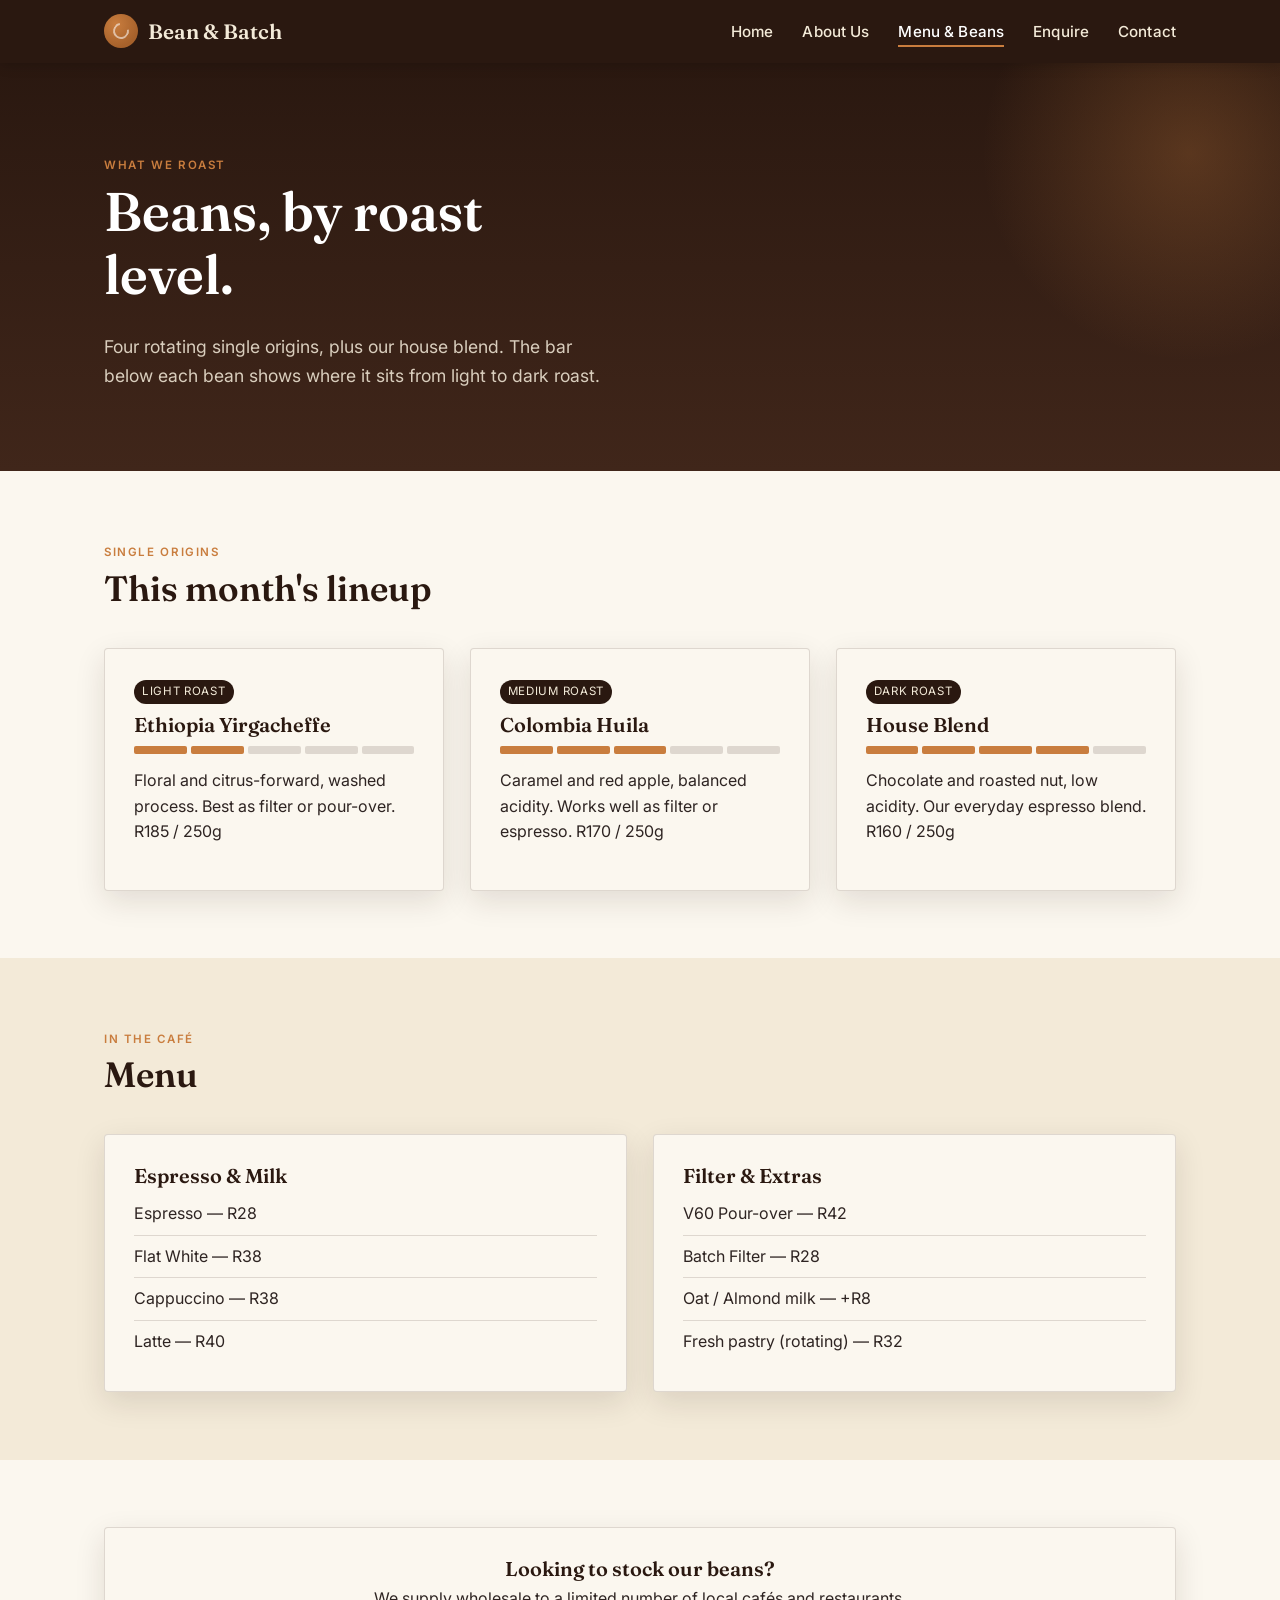
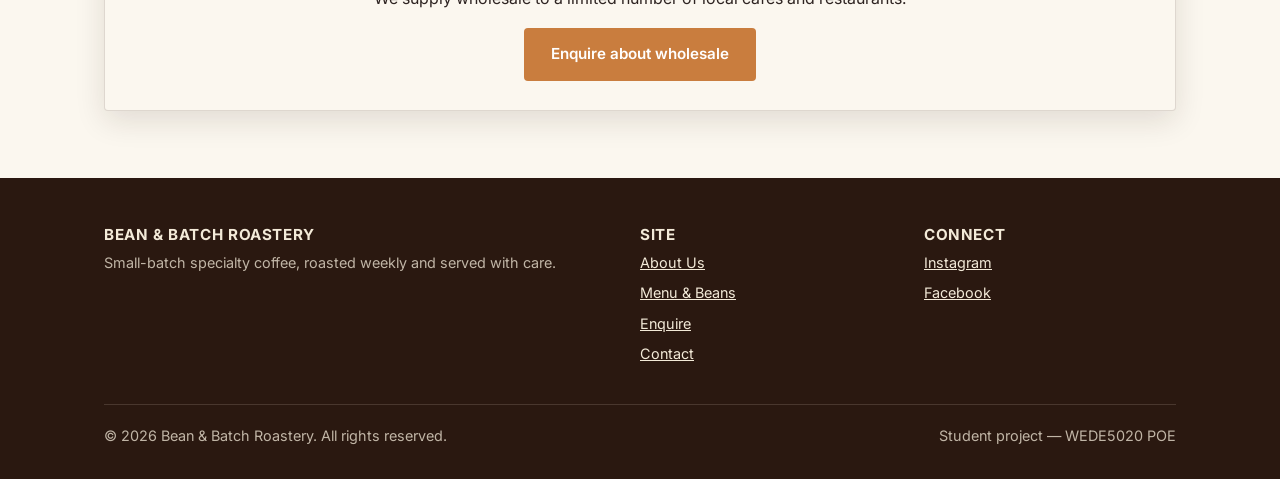
==== products.html @ e2f039db "Add files via upload" ====
<!DOCTYPE html>
<html lang="en">
<head>
  <meta charset="UTF-8">
  <meta name="viewport" content="width=device-width, initial-scale=1.0">
  <title>Menu &amp; Beans | Bean &amp; Batch Roastery</title>
  <meta name="description" content="Single-origin beans and café menu from Bean & Batch Roastery.">
  <link rel="preconnect" href="https://fonts.googleapis.com">
  <link href="https://fonts.googleapis.com/css2?family=Fraunces:wght@500;600;700&family=Inter:wght@400;500;600&display=swap" rel="stylesheet">
  <link rel="stylesheet" href="css/style.css">
</head>
<body>
  <a class="skip-link" href="#main">Skip to main content</a>

  <header class="site-header">
    <div class="container">
      <a class="brand" href="index.html"><span class="mark" aria-hidden="true"></span>Bean &amp; Batch</a>
      <button class="nav-toggle" aria-label="Toggle navigation" aria-expanded="false">☰ Menu</button>
      <nav class="main-nav" aria-label="Primary">
        <ul>
          <li><a href="index.html">Home</a></li>
          <li><a href="about.html">About Us</a></li>
          <li><a href="products.html" aria-current="page">Menu &amp; Beans</a></li>
          <li><a href="enquiry.html">Enquire</a></li>
          <li><a href="contact.html">Contact</a></li>
        </ul>
      </nav>
    </div>
  </header>

  <main id="main">
    <section class="hero" style="padding-bottom:4rem;">
      <div class="container">
        <p class="eyebrow">What we roast</p>
        <h1>Beans, by roast level.</h1>
        <p class="lede">Four rotating single origins, plus our house blend. The bar below each bean shows where it sits from light to dark roast.</p>
      </div>
    </section>

    <section>
      <div class="container">
        <div class="section-head">
          <p class="eyebrow">Single origins</p>
          <h2>This month's lineup</h2>
        </div>
        <div class="grid grid-3">
          <div class="card">
            <span class="roast-badge">Light Roast</span>
            <h3>Ethiopia Yirgacheffe</h3>
            <div class="roast-meter" aria-hidden="true">
              <span class="filled"></span><span class="filled"></span><span></span><span></span><span></span>
            </div>
            <p>Floral and citrus-forward, washed process. Best as filter or pour-over. R185 / 250g</p>
          </div>
          <div class="card">
            <span class="roast-badge">Medium Roast</span>
            <h3>Colombia Huila</h3>
            <div class="roast-meter" aria-hidden="true">
              <span class="filled"></span><span class="filled"></span><span class="filled"></span><span></span><span></span>
            </div>
            <p>Caramel and red apple, balanced acidity. Works well as filter or espresso. R170 / 250g</p>
          </div>
          <div class="card">
            <span class="roast-badge">Dark Roast</span>
            <h3>House Blend</h3>
            <div class="roast-meter" aria-hidden="true">
              <span class="filled"></span><span class="filled"></span><span class="filled"></span><span class="filled"></span><span></span>
            </div>
            <p>Chocolate and roasted nut, low acidity. Our everyday espresso blend. R160 / 250g</p>
          </div>
        </div>
      </div>
    </section>

    <section class="section-alt">
      <div class="container">
        <div class="section-head">
          <p class="eyebrow">In the café</p>
          <h2>Menu</h2>
        </div>
        <div class="grid grid-2">
          <div class="card">
            <h3>Espresso &amp; Milk</h3>
            <ul class="info-list">
              <li>Espresso — R28</li>
              <li>Flat White — R38</li>
              <li>Cappuccino — R38</li>
              <li>Latte — R40</li>
            </ul>
          </div>
          <div class="card">
            <h3>Filter &amp; Extras</h3>
            <ul class="info-list">
              <li>V60 Pour-over — R42</li>
              <li>Batch Filter — R28</li>
              <li>Oat / Almond milk — +R8</li>
              <li>Fresh pastry (rotating) — R32</li>
            </ul>
          </div>
        </div>
      </div>
    </section>

    <section>
      <div class="container">
        <div class="card" style="text-align:center;">
          <h3>Looking to stock our beans?</h3>
          <p>We supply wholesale to a limited number of local cafés and restaurants.</p>
          <a class="btn btn-primary" href="enquiry.html">Enquire about wholesale</a>
        </div>
      </div>
    </section>
  </main>

  <footer class="site-footer">
    <div class="container">
      <div class="footer-grid">
        <div>
          <h4>Bean &amp; Batch Roastery</h4>
          <p>Small-batch specialty coffee, roasted weekly and served with care.</p>
        </div>
        <div>
          <h4>Site</h4>
          <ul>
            <li><a href="about.html">About Us</a></li>
            <li><a href="products.html">Menu &amp; Beans</a></li>
            <li><a href="enquiry.html">Enquire</a></li>
            <li><a href="contact.html">Contact</a></li>
          </ul>
        </div>
        <div>
          <h4>Connect</h4>
          <ul>
            <li><a href="https://instagram.com" target="_blank" rel="noopener">Instagram</a></li>
            <li><a href="https://facebook.com" target="_blank" rel="noopener">Facebook</a></li>
          </ul>
        </div>
      </div>
      <div class="footer-bottom">
        <span>&copy; 2026 Bean &amp; Batch Roastery. All rights reserved.</span>
        <span>Student project — WEDE5020 POE</span>
      </div>
    </div>
  </footer>

  <script src="js/main.js"></script>
</body>
</html>
---- css/style.css ----
/* ============================================================
   Bean & Batch Roastery — stylesheet
   Palette: Espresso #2A1810, Cream #F3EAD8, Copper #C97D3E,
            Sage #6B7A55, Ink #2E2422
   Type: 'Fraunces' (display) + 'Inter' (body)
   ============================================================ */

:root {
  --espresso: #2A1810;
  --espresso-light: #40261A;
  --cream: #F3EAD8;
  --cream-soft: #FBF7EF;
  --copper: #C97D3E;
  --copper-dark: #A6612B;
  --sage: #6B7A55;
  --ink: #2E2422;
  --border: rgba(42, 24, 16, 0.14);
  --shadow: 0 10px 30px rgba(42, 24, 16, 0.12);
  --radius: 4px;
  --max-width: 1120px;
}

* { box-sizing: border-box; }

html { scroll-behavior: smooth; }

body {
  margin: 0;
  font-family: 'Inter', -apple-system, BlinkMacSystemFont, 'Segoe UI', sans-serif;
  color: var(--ink);
  background: var(--cream-soft);
  line-height: 1.6;
}

h1, h2, h3, h4 {
  font-family: 'Fraunces', Georgia, serif;
  color: var(--espresso);
  line-height: 1.15;
  margin: 0 0 0.5em;
}

h1 { font-size: clamp(2.2rem, 5vw, 3.4rem); font-weight: 600; }
h2 { font-size: clamp(1.6rem, 3vw, 2.2rem); font-weight: 600; }
h3 { font-size: 1.25rem; font-weight: 600; }

p { margin: 0 0 1em; }

a { color: var(--copper-dark); }

.eyebrow {
  display: inline-block;
  font-family: 'Inter', sans-serif;
  font-size: 0.72rem;
  letter-spacing: 0.14em;
  text-transform: uppercase;
  color: var(--copper);
  font-weight: 600;
  margin-bottom: 0.6em;
}

img { max-width: 100%; display: block; }

.container {
  max-width: var(--max-width);
  margin: 0 auto;
  padding: 0 1.5rem;
}

/* ---------- Skip link / accessibility ---------- */
.skip-link {
  position: absolute;
  left: -999px;
  top: 0;
  background: var(--copper);
  color: #fff;
  padding: 0.6em 1em;
  z-index: 100;
}
.skip-link:focus {
  left: 1rem;
  top: 1rem;
}
a:focus-visible, button:focus-visible, input:focus-visible, textarea:focus-visible {
  outline: 3px solid var(--sage);
  outline-offset: 2px;
}

/* ---------- Header / Nav ---------- */
.site-header {
  background: var(--espresso);
  position: sticky;
  top: 0;
  z-index: 50;
  box-shadow: 0 2px 12px rgba(0,0,0,0.18);
}
.site-header .container {
  display: flex;
  align-items: center;
  justify-content: space-between;
  padding-top: 0.9rem;
  padding-bottom: 0.9rem;
}
.brand {
  display: flex;
  align-items: center;
  gap: 0.6rem;
  color: var(--cream);
  text-decoration: none;
  font-family: 'Fraunces', serif;
  font-size: 1.3rem;
  font-weight: 600;
}
.brand .mark {
  width: 34px;
  height: 34px;
  border-radius: 50%;
  background: radial-gradient(circle at 35% 30%, var(--copper), var(--copper-dark) 70%);
  display: inline-block;
  position: relative;
}
.brand .mark::after {
  content: "";
  position: absolute;
  inset: 9px;
  border-radius: 50%;
  border: 2px solid rgba(255,255,255,0.55);
  border-top-color: transparent;
  transform: rotate(35deg);
}

nav.main-nav ul {
  list-style: none;
  display: flex;
  gap: 1.8rem;
  margin: 0;
  padding: 0;
}
nav.main-nav a {
  color: var(--cream);
  text-decoration: none;
  font-size: 0.95rem;
  font-weight: 500;
  letter-spacing: 0.01em;
  padding-bottom: 4px;
  border-bottom: 2px solid transparent;
  transition: border-color 0.2s ease, color 0.2s ease;
}
nav.main-nav a:hover,
nav.main-nav a[aria-current="page"] {
  border-bottom-color: var(--copper);
  color: #fff;
}

.nav-toggle {
  display: none;
  background: none;
  border: 1px solid var(--cream);
  color: var(--cream);
  border-radius: var(--radius);
  padding: 0.4rem 0.6rem;
  font-size: 1rem;
  cursor: pointer;
}

@media (max-width: 760px) {
  .nav-toggle { display: inline-block; }
  nav.main-nav {
    display: none;
    width: 100%;
  }
  nav.main-nav.open { display: block; }
  nav.main-nav ul {
    flex-direction: column;
    gap: 0;
    padding: 0.5rem 0 1rem;
  }
  nav.main-nav a {
    display: block;
    padding: 0.7rem 0;
    border-bottom: 1px solid rgba(255,255,255,0.12);
  }
  .site-header .container { flex-wrap: wrap; }
}

/* ---------- Hero ---------- */
.hero {
  background: linear-gradient(180deg, var(--espresso) 0%, var(--espresso-light) 100%);
  color: var(--cream);
  padding: 5.5rem 0 6rem;
  position: relative;
  overflow: hidden;
}
.hero::before {
  content: "";
  position: absolute;
  right: -120px;
  top: -120px;
  width: 420px;
  height: 420px;
  border-radius: 50%;
  background: radial-gradient(circle, rgba(201,125,62,0.28), transparent 70%);
}
.hero .container { position: relative; }
.hero h1 { color: #fff; max-width: 14ch; }
.hero p.lede {
  max-width: 46ch;
  font-size: 1.1rem;
  color: rgba(243,234,216,0.86);
}
.hero-actions { display: flex; gap: 1rem; flex-wrap: wrap; margin-top: 1.6rem; }

.btn {
  display: inline-block;
  padding: 0.85rem 1.6rem;
  border-radius: var(--radius);
  font-weight: 600;
  font-size: 0.95rem;
  text-decoration: none;
  border: 1px solid transparent;
  cursor: pointer;
  transition: transform 0.15s ease, box-shadow 0.15s ease;
}
.btn:hover { transform: translateY(-2px); }
.btn-primary { background: var(--copper); color: #fff; }
.btn-primary:hover { background: var(--copper-dark); }
.btn-outline { background: transparent; color: var(--cream); border-color: rgba(243,234,216,0.5); }
.btn-outline:hover { border-color: var(--cream); }

/* ---------- Sections ---------- */
section { padding: 4.2rem 0; }
.section-alt { background: var(--cream); }

.section-head { max-width: 60ch; margin-bottom: 2.4rem; }

.grid {
  display: grid;
  gap: 1.6rem;
}
.grid-3 { grid-template-columns: repeat(3, 1fr); }
.grid-2 { grid-template-columns: repeat(2, 1fr); }
@media (max-width: 760px) {
  .grid-3, .grid-2 { grid-template-columns: 1fr; }
}

.card {
  background: var(--cream-soft);
  border: 1px solid var(--border);
  border-radius: var(--radius);
  padding: 1.8rem;
  box-shadow: var(--shadow);
}
.card h3 { margin-bottom: 0.4rem; }
.card .roast-badge {
  display: inline-block;
  font-size: 0.72rem;
  letter-spacing: 0.06em;
  text-transform: uppercase;
  background: var(--espresso);
  color: var(--cream);
  padding: 0.25em 0.7em;
  border-radius: 999px;
  margin-bottom: 0.8em;
}

/* Roast-level signature meter (used on products page) */
.roast-meter {
  display: flex;
  gap: 4px;
  margin: 0.6em 0 0.9em;
}
.roast-meter span {
  height: 8px;
  flex: 1;
  border-radius: 2px;
  background: var(--border);
}
.roast-meter span.filled { background: var(--copper); }

/* ---------- Forms ---------- */
form {
  background: var(--cream-soft);
  border: 1px solid var(--border);
  border-radius: var(--radius);
  padding: 2rem;
  box-shadow: var(--shadow);
  max-width: 640px;
}
.form-row { margin-bottom: 1.2rem; }
label {
  display: block;
  font-weight: 600;
  font-size: 0.9rem;
  margin-bottom: 0.4rem;
  color: var(--espresso);
}
input, select, textarea {
  width: 100%;
  padding: 0.7rem 0.8rem;
  border: 1px solid var(--border);
  border-radius: var(--radius);
  font-family: inherit;
  font-size: 0.95rem;
  background: #fff;
  color: var(--ink);
}
input:focus, select:focus, textarea:focus { border-color: var(--copper); }
.required { color: var(--copper-dark); }
fieldset { border: 1px solid var(--border); border-radius: var(--radius); margin-bottom: 1.2rem; padding: 1rem 1.2rem; }
legend { font-weight: 600; padding: 0 0.4em; color: var(--espresso); }

/* ---------- Info blocks (contact) ---------- */
.info-list { list-style: none; padding: 0; margin: 0; }
.info-list li { padding: 0.5rem 0; border-bottom: 1px solid var(--border); }
.info-list li:last-child { border-bottom: none; }

.map-embed {
  border: 1px solid var(--border);
  border-radius: var(--radius);
  overflow: hidden;
  height: 320px;
}
.map-embed iframe { width: 100%; height: 100%; border: 0; }

/* ---------- Footer ---------- */
.site-footer {
  background: var(--espresso);
  color: rgba(243,234,216,0.75);
  padding: 3rem 0 2rem;
  font-size: 0.9rem;
}
.site-footer a { color: var(--cream); }
.footer-grid {
  display: grid;
  grid-template-columns: 2fr 1fr 1fr;
  gap: 2rem;
  margin-bottom: 2rem;
}
@media (max-width: 760px) {
  .footer-grid { grid-template-columns: 1fr; }
}
.footer-grid h4 { color: var(--cream); font-size: 0.95rem; font-family: 'Inter', sans-serif; letter-spacing: 0.04em; text-transform: uppercase; }
.footer-grid ul { list-style: none; padding: 0; margin: 0; }
.footer-grid li { margin-bottom: 0.5em; }
.footer-bottom {
  border-top: 1px solid rgba(243,234,216,0.15);
  padding-top: 1.2rem;
  display: flex;
  justify-content: space-between;
  flex-wrap: wrap;
  gap: 0.5rem;
}
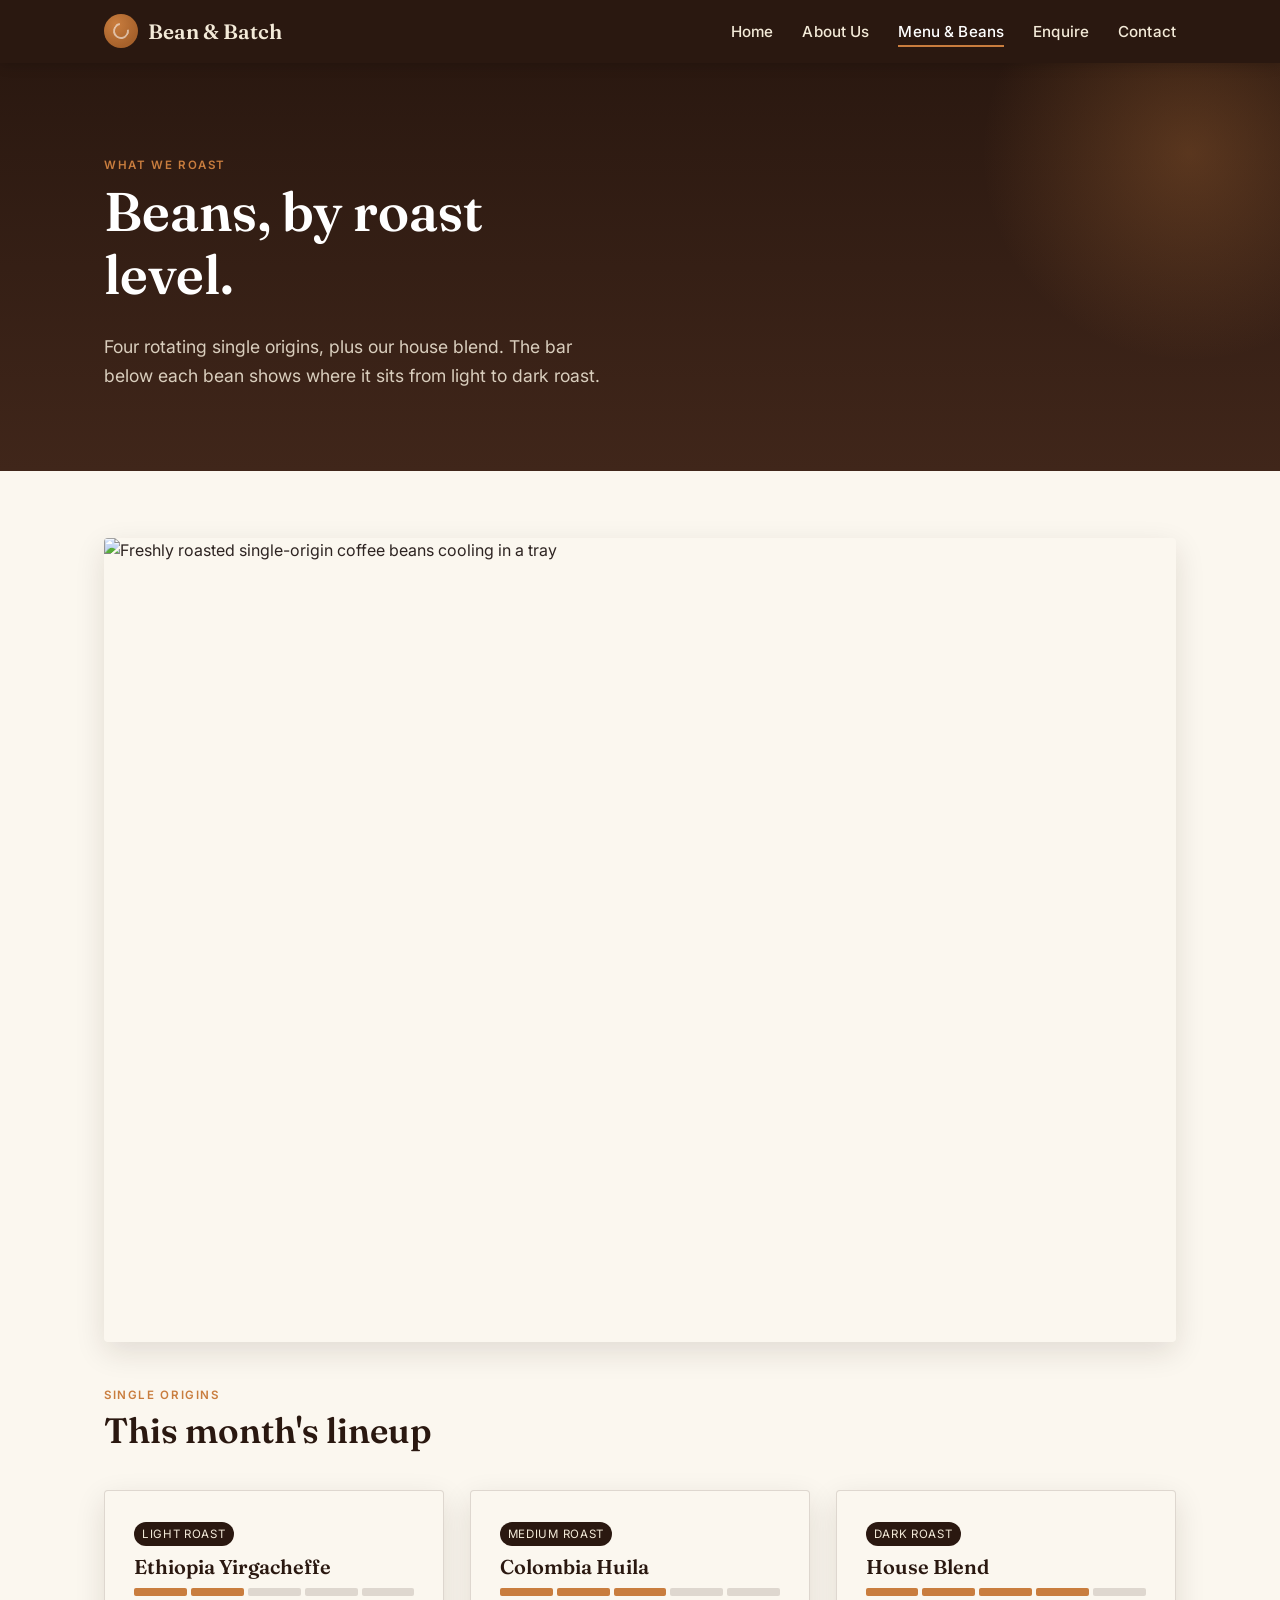
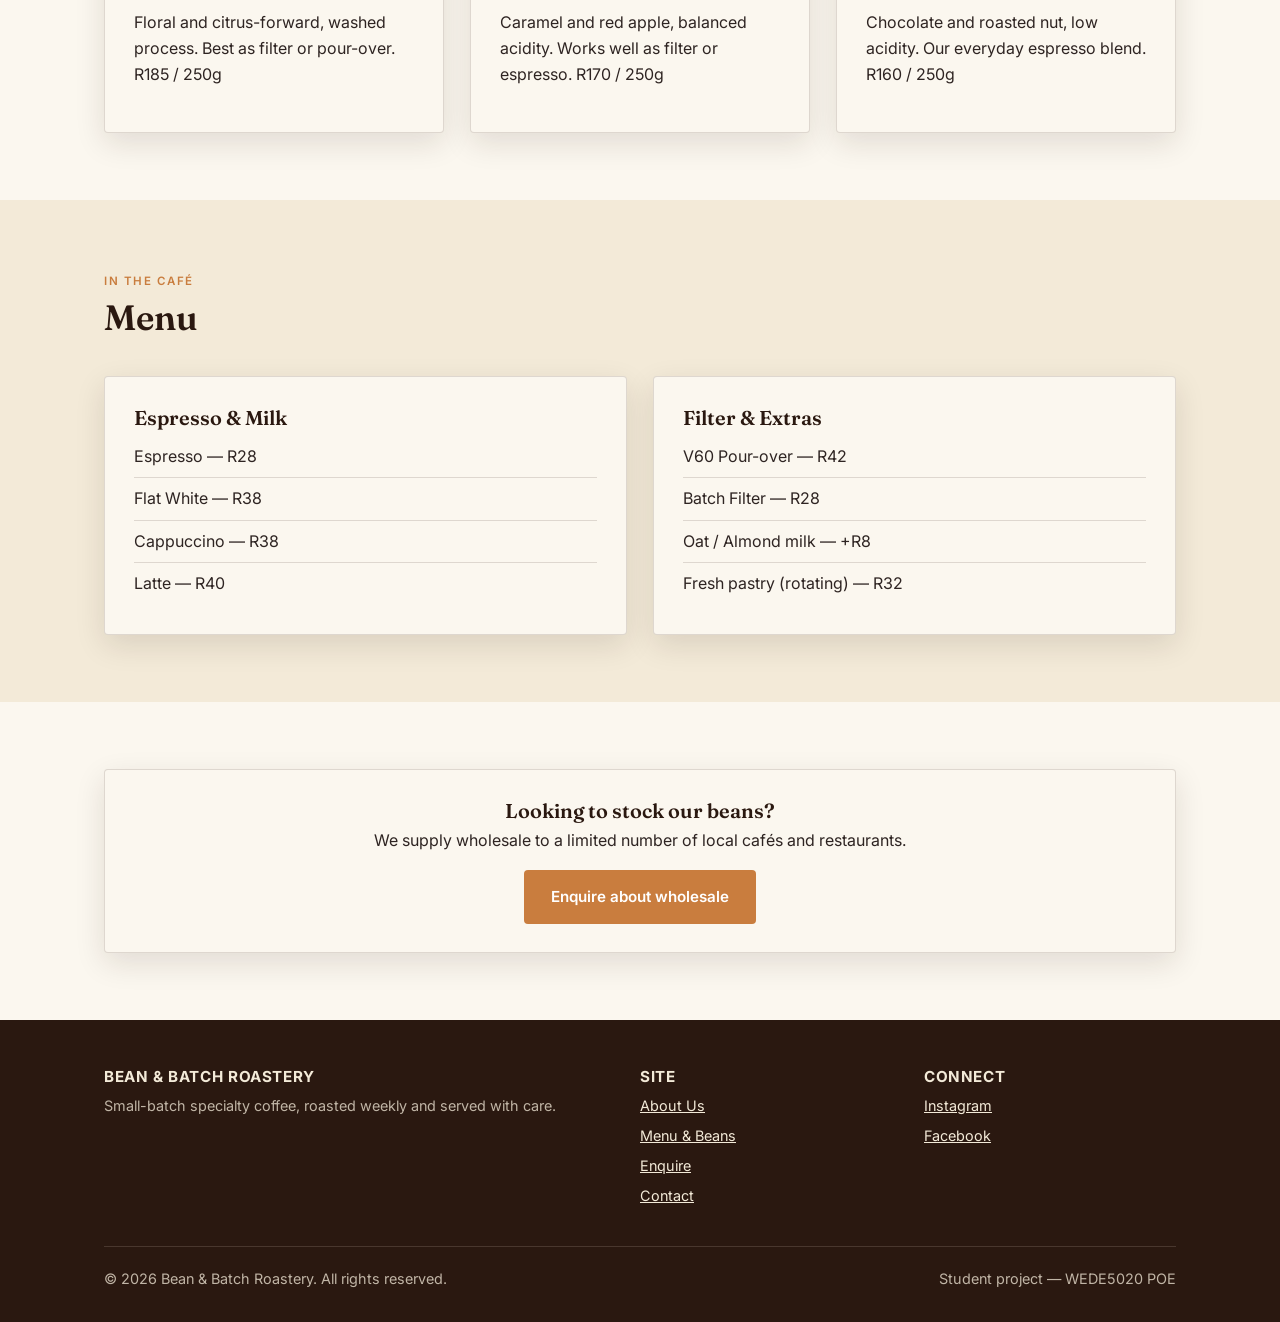
==== commit 7456900f: "Update products.html edited products" ====
--- a/products.html
+++ b/products.html
@@ -39,6 +39,14 @@
 
     <section>
       <div class="container">
+        <figure class="responsive-figure" style="margin-bottom:2.4rem;">
+          <img
+            src="images/beans-800.jpg"
+            srcset="images/beans-480.jpg 480w, images/beans-800.jpg 800w, images/beans-1200.jpg 1200w"
+            sizes="(max-width: 760px) 100vw, (max-width: 1024px) 90vw, 1120px"
+            alt="Freshly roasted single-origin coffee beans cooling in a tray"
+            loading="lazy" width="800" height="600">
+        </figure>
         <div class="section-head">
           <p class="eyebrow">Single origins</p>
           <h2>This month's lineup</h2>
@@ -146,3 +154,4 @@
   <script src="js/main.js"></script>
 </body>
 </html>
+
--- a/css/style.css
+++ b/css/style.css
@@ -60,6 +60,27 @@
 
 img { max-width: 100%; display: block; }
 
+/* ---------- Responsive images ---------- */
+.responsive-figure {
+  margin: 0;
+  border-radius: var(--radius);
+  overflow: hidden;
+  box-shadow: var(--shadow);
+}
+.responsive-figure img {
+  width: 100%;
+  height: 100%;
+  object-fit: cover;
+  aspect-ratio: 4 / 3;
+}
+.hero-figure .responsive-figure img { aspect-ratio: 16 / 10; }
+figcaption {
+  font-size: 0.8rem;
+  color: var(--espresso);
+  opacity: 0.7;
+  margin-top: 0.5rem;
+}
+
 .container {
   max-width: var(--max-width);
   margin: 0 auto;
@@ -161,6 +182,19 @@
   font-size: 1rem;
   cursor: pointer;
 }
+
+/* ---------- Breakpoints ----------
+   Desktop:  1025px and up (default styles above)
+   Tablet:   761px – 1024px
+   Mobile:   760px and below
+   ---------------------------------- */
+
+@media (max-width: 1024px) {
+  .container { padding: 0 1.25rem; }
+  .grid-3 { grid-template-columns: repeat(2, 1fr); }
+  .hero { padding: 4rem 0 4.5rem; }
+}
+
 
 @media (max-width: 760px) {
   .nav-toggle { display: inline-block; }
@@ -180,6 +214,10 @@
     border-bottom: 1px solid rgba(255,255,255,0.12);
   }
   .site-header .container { flex-wrap: wrap; }
+  .hero { padding: 3rem 0 3.5rem; text-align: left; }
+  .hero-actions { flex-direction: column; align-items: stretch; }
+  .btn { text-align: center; }
+  section { padding: 2.8rem 0; }
 }
 
 /* ---------- Hero ---------- */
@@ -221,6 +259,7 @@
   transition: transform 0.15s ease, box-shadow 0.15s ease;
 }
 .btn:hover { transform: translateY(-2px); }
+.btn:active { transform: translateY(0); box-shadow: inset 0 2px 4px rgba(0,0,0,0.2); }
 .btn-primary { background: var(--copper); color: #fff; }
 .btn-primary:hover { background: var(--copper-dark); }
 .btn-outline { background: transparent; color: var(--cream); border-color: rgba(243,234,216,0.5); }
@@ -349,3 +388,4 @@
   flex-wrap: wrap;
   gap: 0.5rem;
 }
+
